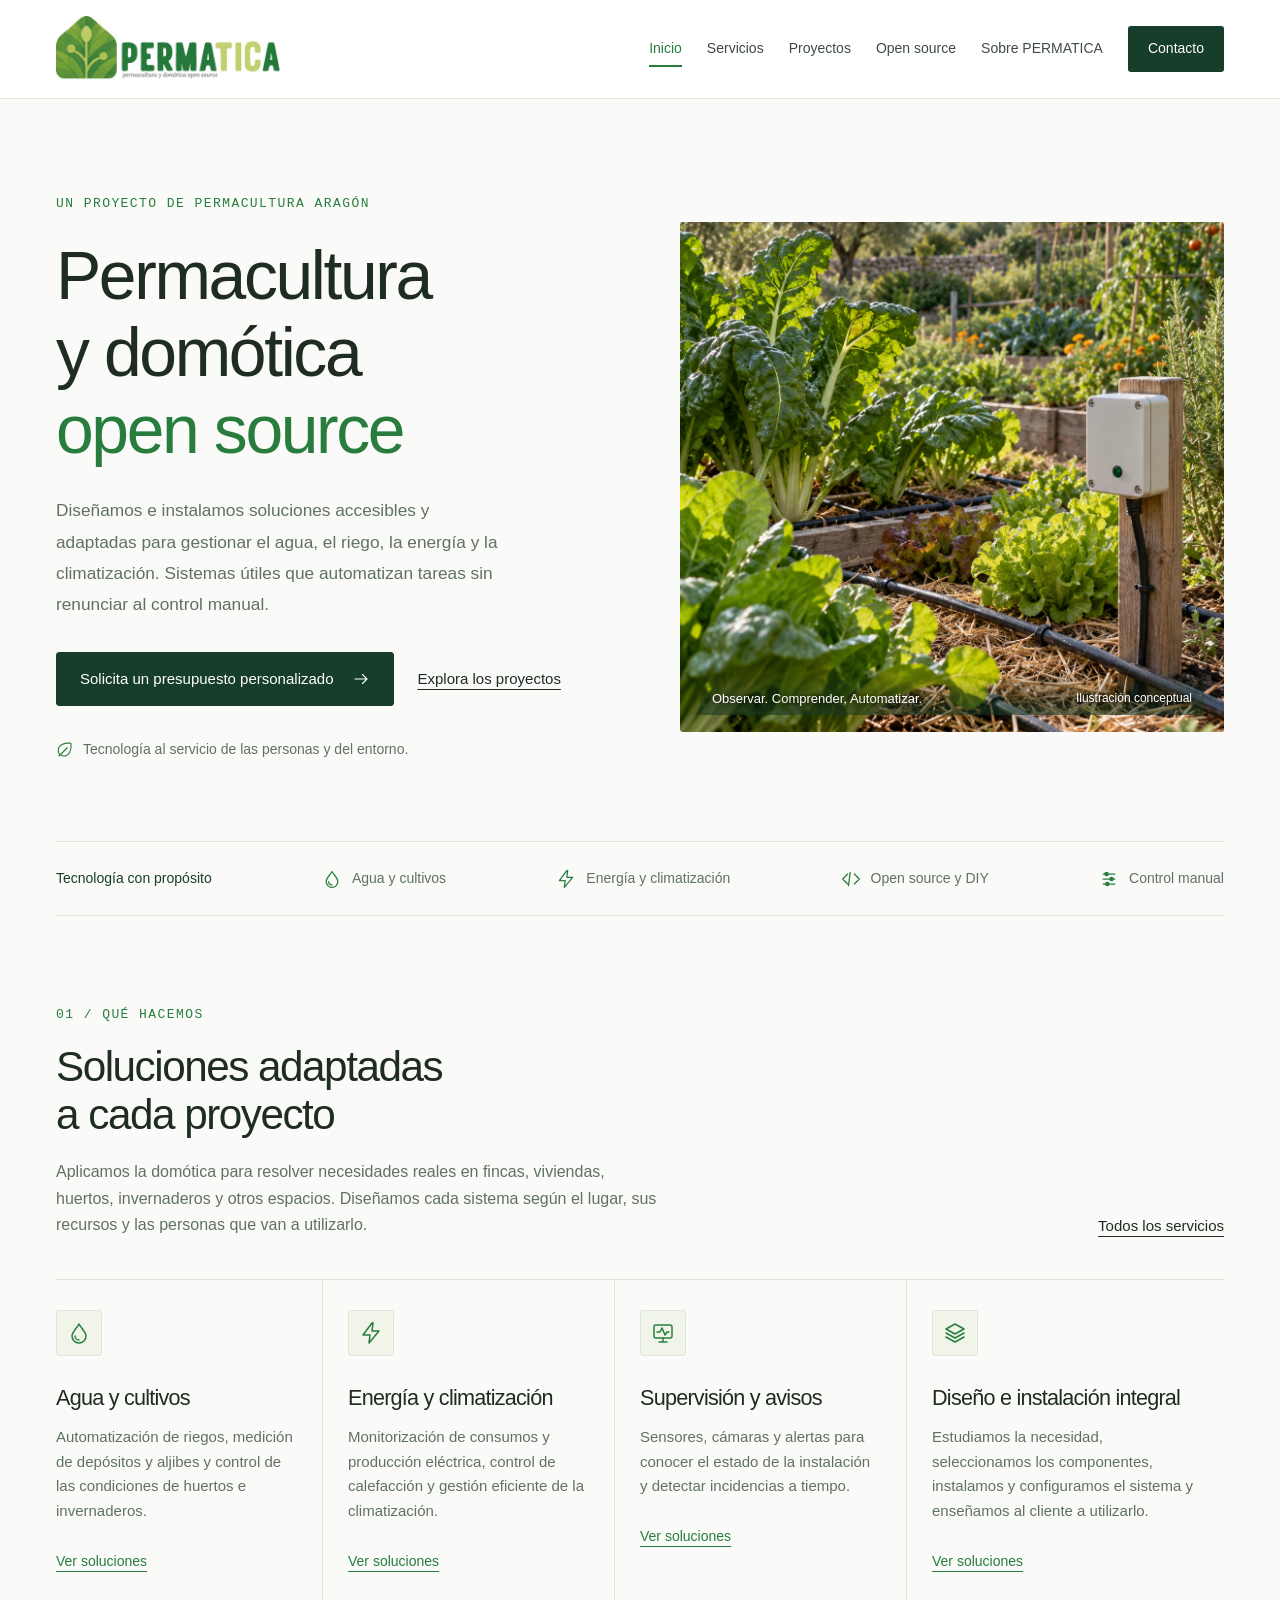
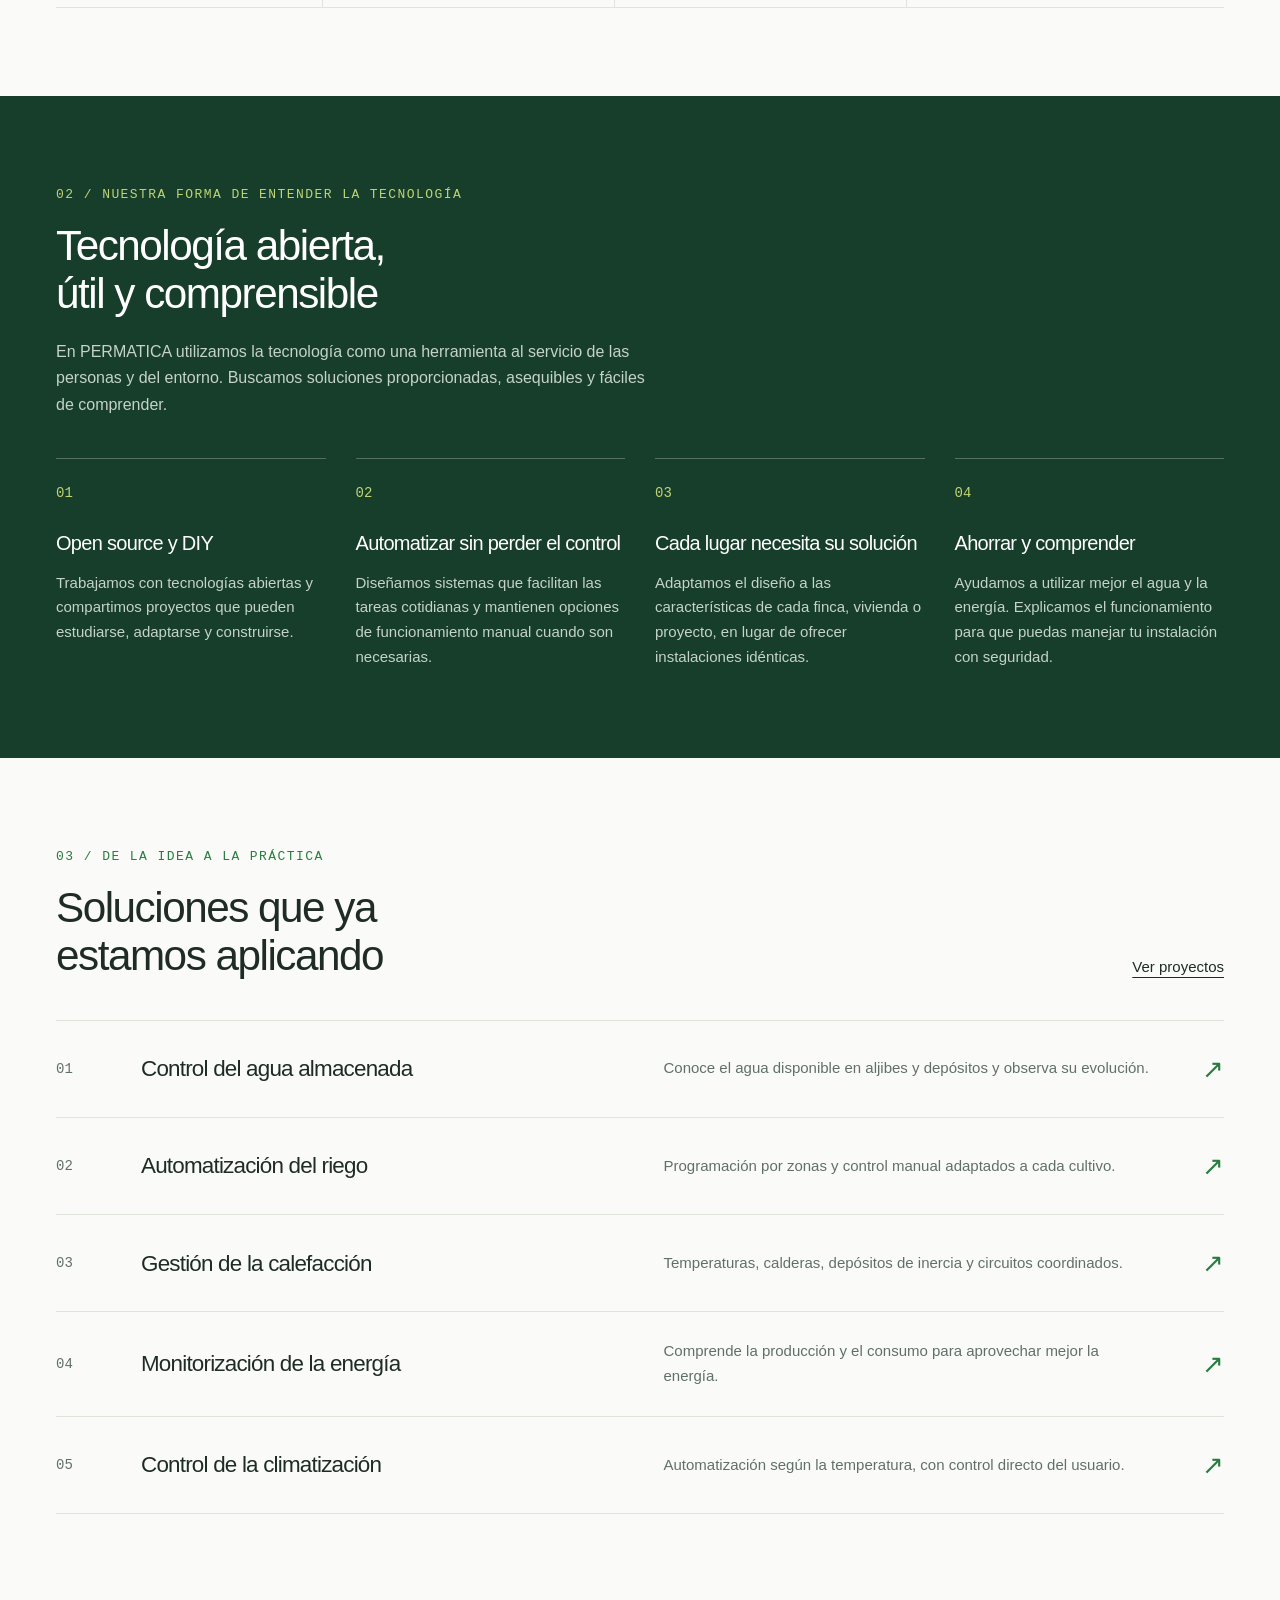
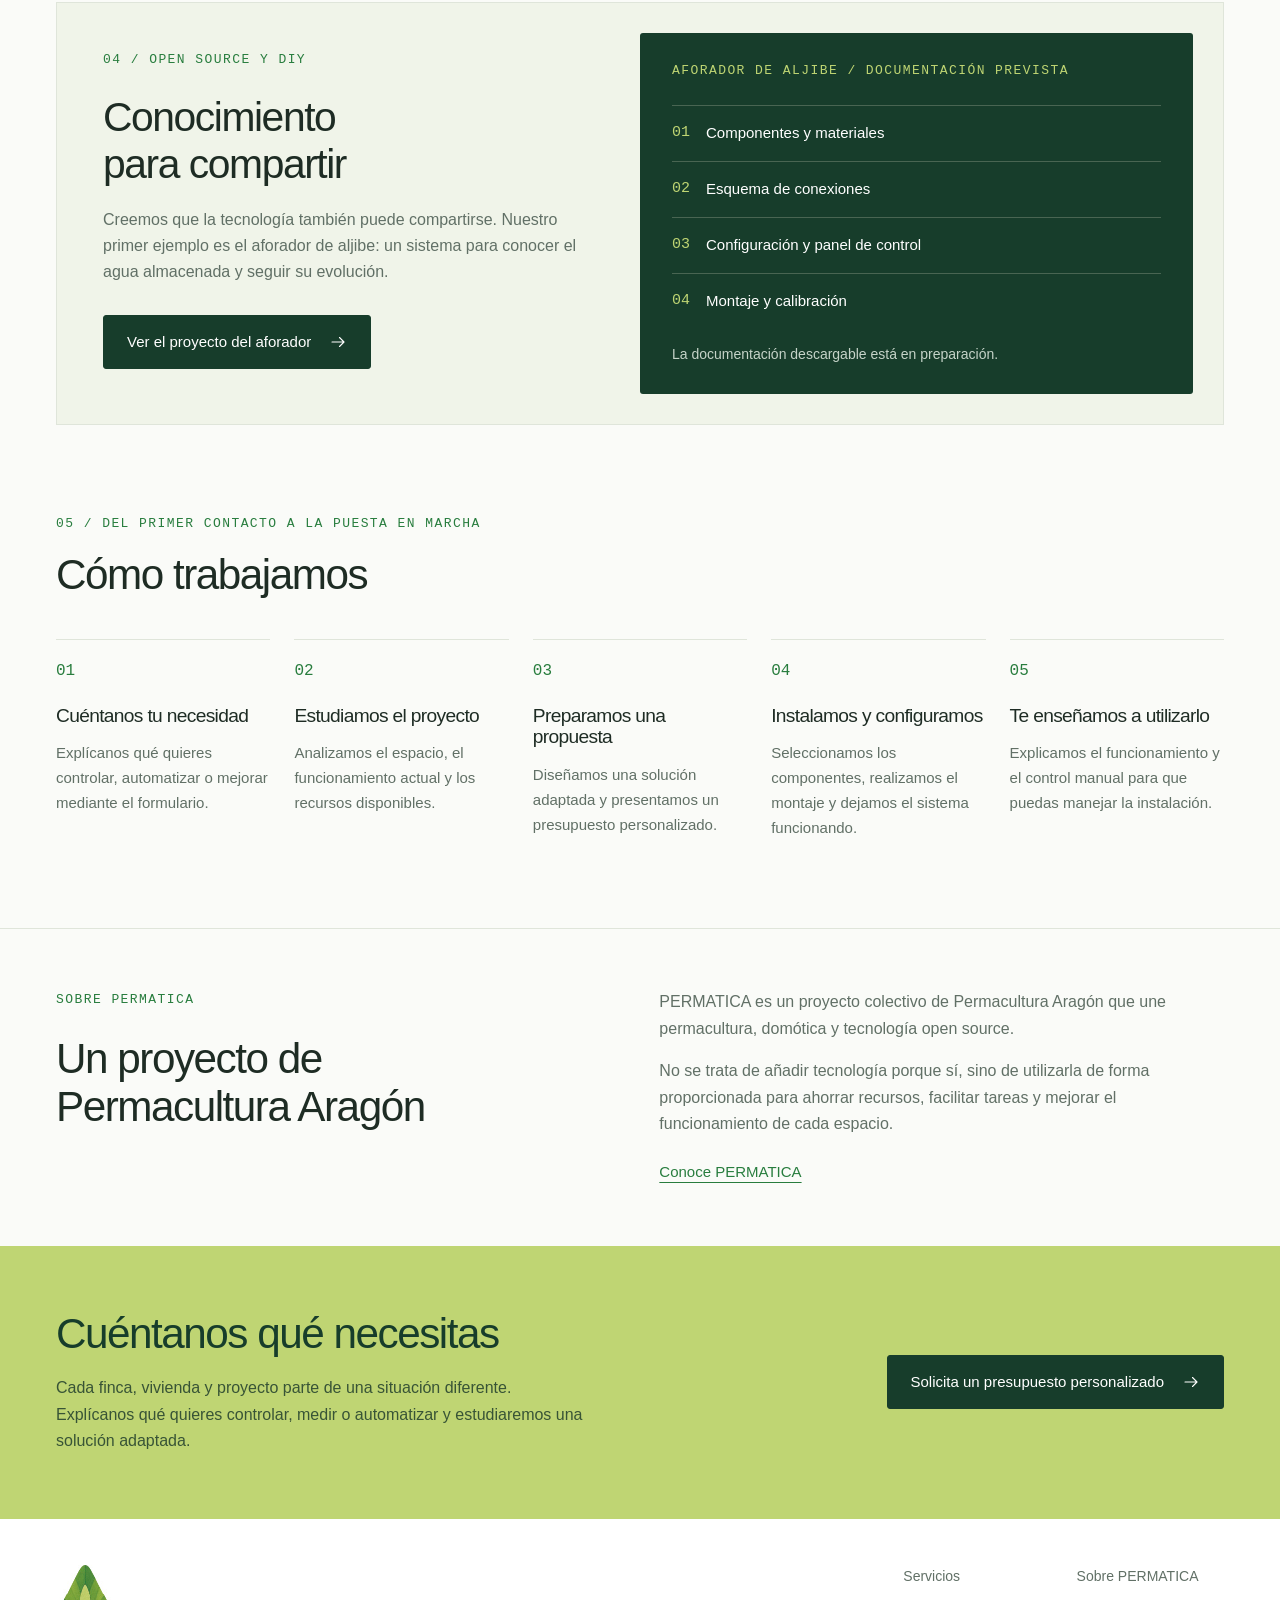
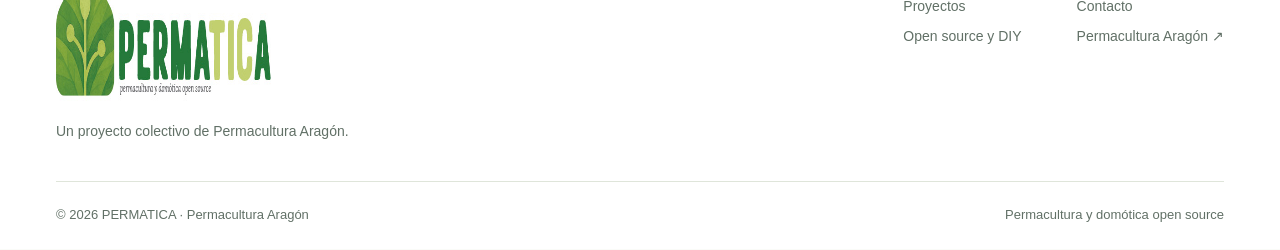
==== index.html @ 625180a3 "Add files via upload" ====
<!doctype html>
<html lang="es">
  <head>
    <meta charset="utf-8">
    <meta name="viewport" content="width=device-width,initial-scale=1">
    <meta name="color-scheme" content="light">
    <meta name="theme-color" content="#173d2b">
    <title>PERMATICA · Permacultura y domótica open source</title>
    <meta name="description" content="Diseñamos e instalamos soluciones de domótica para agua, riego, energía y climatización. Un proyecto colectivo de Permacultura Aragón.">
    <link rel="stylesheet" href="assets/site.css">
    <script src="assets/site.js" defer></script>
  </head>
  <body>
    <a class="skip" href="#contenido">Saltar al contenido</a>
    <header class="site-header">
      <div class="container header-inner">
        <a class="brand" href="index.html" aria-label="PERMATICA — Inicio"><img src="assets/logo-permatica.jpg" width="472" height="138" alt="PERMATICA. Permacultura y domótica open source"></a><button class="menu-toggle" type="button" aria-expanded="false" aria-controls="main-nav">Menú</button>
        <nav id="main-nav" class="main-nav" aria-label="Navegación principal">
          <a href="index.html" aria-current="page">Inicio</a><a href="servicios.html">Servicios</a><a href="proyectos.html">Proyectos</a><a href="open-source.html">Open source</a><a href="sobre-permatica.html">Sobre PERMATICA</a><a href="contacto.html" class="nav-contact">Contacto</a>
        </nav>
      </div>
    </header>
    <noscript>
      <div class="noscript">
        Navegación: <a href="index.html">Inicio</a> · <a href="servicios.html">Servicios</a> · <a href="proyectos.html">Proyectos</a> · <a href="open-source.html">Open source</a> · <a href="sobre-permatica.html">Sobre PERMATICA</a> · <a href="contacto.html">Contacto</a>
      </div>
    </noscript>
    <main id="contenido">
      <section class="hero">
        <div class="container">
          <div class="hero-grid">
            <div class="hero-copy">
              <span class="eyebrow">Un proyecto de Permacultura Aragón</span>
              <h1>
                Permacultura<br>y domótica<br><span>open source</span>
              </h1>
              <p class="lead">
                Diseñamos e instalamos soluciones accesibles y adaptadas para gestionar el agua, el riego, la energía y la climatización. Sistemas útiles que automatizan tareas sin renunciar al control manual.
              </p>
              <div class="hero-actions">
                <a class="button " href="contacto.html">Solicita un presupuesto personalizado<svg viewBox="0 0 24 24" fill="none" stroke="currentColor" stroke-width="1.5" stroke-linecap="round" stroke-linejoin="round" aria-hidden="true"><path d="M4 12h16m-6-6 6 6-6 6"/></svg></a><a class="text-link" href="proyectos.html">Explora los proyectos</a>
              </div>
              <p class="hero-foot">
                <svg viewBox="0 0 24 24" fill="none" stroke="currentColor" stroke-width="1.5" stroke-linecap="round" stroke-linejoin="round" aria-hidden="true"><path d="M20 3c-9-1-17 2-17 10a7 7 0 0 0 7 7c8 0 11-8 10-17ZM4 20 15 9"/></svg>Tecnología al servicio de las personas y del entorno.
              </p>
            </div>
            <figure class="hero-visual">
              <img src="assets/huerto-ilustracion.png" width="1024" height="1024" alt="Ilustración conceptual de un huerto con riego por goteo y sensores, entre vegetación y tecnología." fetchpriority="high">
              <figcaption class="photo-caption">
                <span>Observar. Comprender. Automatizar.</span><small>Ilustración conceptual</small>
              </figcaption>
            </figure>
          </div>
          <div class="topic-band">
            <span><b>Tecnología con propósito</b></span><span><svg viewBox="0 0 24 24" fill="none" stroke="currentColor" stroke-width="1.5" stroke-linecap="round" stroke-linejoin="round" aria-hidden="true"><path d="M12 3c-2 4-7 8-7 12a7 7 0 0 0 14 0c0-4-5-8-7-12Z"/><path d="M8 15a4 4 0 0 0 4 4"/></svg>Agua y cultivos</span><span><svg viewBox="0 0 24 24" fill="none" stroke="currentColor" stroke-width="1.5" stroke-linecap="round" stroke-linejoin="round" aria-hidden="true"><path d="m13 2-9 12h7l-1 8 10-12h-7l1-8Z"/></svg>Energía y climatización</span><span><svg viewBox="0 0 24 24" fill="none" stroke="currentColor" stroke-width="1.5" stroke-linecap="round" stroke-linejoin="round" aria-hidden="true"><path d="m8 6-6 6 6 6m8-12 6 6-6 6m-7 2 2-16"/></svg>Open source y DIY</span><span><svg viewBox="0 0 24 24" fill="none" stroke="currentColor" stroke-width="1.5" stroke-linecap="round" stroke-linejoin="round" aria-hidden="true"><path d="M5 6h14M5 12h14M5 18h14"/><circle cx="9" cy="6" r="2" fill="currentColor"/><circle cx="15" cy="12" r="2" fill="currentColor"/><circle cx="10" cy="18" r="2" fill="currentColor"/></svg>Control manual</span>
          </div>
        </div>
      </section>
      <section class="section">
        <div class="container">
          <div class="section-head">
            <div>
              <span class="eyebrow">01 / Qué hacemos</span>
              <h2>
                Soluciones adaptadas<br>a cada proyecto
              </h2>
              <p>
                Aplicamos la domótica para resolver necesidades reales en fincas, viviendas, huertos, invernaderos y otros espacios. Diseñamos cada sistema según el lugar, sus recursos y las personas que van a utilizarlo.
              </p>
            </div>
            <a class="text-link" href="servicios.html">Todos los servicios</a>
          </div>
          <div class="services-grid">
            <article class="service-card">
              <div class="service-icon">
                <svg viewBox="0 0 24 24" fill="none" stroke="currentColor" stroke-width="1.5" stroke-linecap="round" stroke-linejoin="round" aria-hidden="true"><path d="M12 3c-2 4-7 8-7 12a7 7 0 0 0 14 0c0-4-5-8-7-12Z"/><path d="M8 15a4 4 0 0 0 4 4"/></svg>
              </div>
              <h3>
                Agua y cultivos
              </h3>
              <p>
                Automatización de riegos, medición de depósitos y aljibes y control de las condiciones de huertos e invernaderos.
              </p>
              <a href="servicios.html#agua">Ver soluciones</a>
            </article>
            <article class="service-card">
              <div class="service-icon">
                <svg viewBox="0 0 24 24" fill="none" stroke="currentColor" stroke-width="1.5" stroke-linecap="round" stroke-linejoin="round" aria-hidden="true"><path d="m13 2-9 12h7l-1 8 10-12h-7l1-8Z"/></svg>
              </div>
              <h3>
                Energía y climatización
              </h3>
              <p>
                Monitorización de consumos y producción eléctrica, control de calefacción y gestión eficiente de la climatización.
              </p>
              <a href="servicios.html#energia">Ver soluciones</a>
            </article>
            <article class="service-card">
              <div class="service-icon">
                <svg viewBox="0 0 24 24" fill="none" stroke="currentColor" stroke-width="1.5" stroke-linecap="round" stroke-linejoin="round" aria-hidden="true"><rect x="3" y="4" width="18" height="13" rx="2"/><path d="M8 21h8M12 17v4M6 11h3l2-4 3 7 2-3h2"/></svg>
              </div>
              <h3>
                Supervisión y avisos
              </h3>
              <p>
                Sensores, cámaras y alertas para conocer el estado de la instalación y detectar incidencias a tiempo.
              </p>
              <a href="servicios.html#supervision">Ver soluciones</a>
            </article>
            <article class="service-card">
              <div class="service-icon">
                <svg viewBox="0 0 24 24" fill="none" stroke="currentColor" stroke-width="1.5" stroke-linecap="round" stroke-linejoin="round" aria-hidden="true"><path d="m12 3 9 5-9 5-9-5 9-5Zm-9 9 9 5 9-5M3 16l9 5 9-5"/></svg>
              </div>
              <h3>
                Diseño e instalación integral
              </h3>
              <p>
                Estudiamos la necesidad, seleccionamos los componentes, instalamos y configuramos el sistema y enseñamos al cliente a utilizarlo.
              </p>
              <a href="servicios.html#diseno">Ver soluciones</a>
            </article>
          </div>
        </div>
      </section>
      <section class="section dark-section">
        <div class="container">
          <div class="section-head">
            <div>
              <span class="eyebrow light">02 / Nuestra forma de entender la tecnología</span>
              <h2>
                Tecnología abierta,<br>útil y comprensible
              </h2>
              <p>
                En PERMATICA utilizamos la tecnología como una herramienta al servicio de las personas y del entorno. Buscamos soluciones proporcionadas, asequibles y fáciles de comprender.
              </p>
            </div>
          </div>
          <div class="principles">
            <article class="principle">
              <div class="num">
                01
              </div>
              <h3>
                Open source y DIY
              </h3>
              <p>
                Trabajamos con tecnologías abiertas y compartimos proyectos que pueden estudiarse, adaptarse y construirse.
              </p>
            </article>
            <article class="principle">
              <div class="num">
                02
              </div>
              <h3>
                Automatizar sin perder el control
              </h3>
              <p>
                Diseñamos sistemas que facilitan las tareas cotidianas y mantienen opciones de funcionamiento manual cuando son necesarias.
              </p>
            </article>
            <article class="principle">
              <div class="num">
                03
              </div>
              <h3>
                Cada lugar necesita su solución
              </h3>
              <p>
                Adaptamos el diseño a las características de cada finca, vivienda o proyecto, en lugar de ofrecer instalaciones idénticas.
              </p>
            </article>
            <article class="principle">
              <div class="num">
                04
              </div>
              <h3>
                Ahorrar y comprender
              </h3>
              <p>
                Ayudamos a utilizar mejor el agua y la energía. Explicamos el funcionamiento para que puedas manejar tu instalación con seguridad.
              </p>
            </article>
          </div>
        </div>
      </section>
      <section class="section">
        <div class="container">
          <div class="section-head">
            <div>
              <span class="eyebrow">03 / De la idea a la práctica</span>
              <h2>
                Soluciones que ya<br>estamos aplicando
              </h2>
            </div>
            <a class="text-link" href="proyectos.html">Ver proyectos</a>
          </div>
          <div class="project-list">
            <a class="project-row" href="proyectos.html#aforador"><span class="num">01</span>
            <h3>
              Control del agua almacenada
            </h3>
            <p>
              Conoce el agua disponible en aljibes y depósitos y observa su evolución.
            </p>
            <span class="row-arrow" aria-hidden="true">↗</span></a><a class="project-row" href="proyectos.html#riego"><span class="num">02</span>
            <h3>
              Automatización del riego
            </h3>
            <p>
              Programación por zonas y control manual adaptados a cada cultivo.
            </p>
            <span class="row-arrow" aria-hidden="true">↗</span></a><a class="project-row" href="proyectos.html#calefaccion"><span class="num">03</span>
            <h3>
              Gestión de la calefacción
            </h3>
            <p>
              Temperaturas, calderas, depósitos de inercia y circuitos coordinados.
            </p>
            <span class="row-arrow" aria-hidden="true">↗</span></a><a class="project-row" href="proyectos.html#energia"><span class="num">04</span>
            <h3>
              Monitorización de la energía
            </h3>
            <p>
              Comprende la producción y el consumo para aprovechar mejor la energía.
            </p>
            <span class="row-arrow" aria-hidden="true">↗</span></a><a class="project-row" href="proyectos.html#climatizacion"><span class="num">05</span>
            <h3>
              Control de la climatización
            </h3>
            <p>
              Automatización según la temperatura, con control directo del usuario.
            </p>
            <span class="row-arrow" aria-hidden="true">↗</span></a>
          </div>
        </div>
      </section>
      <section class="section" style="padding-top:0">
        <div class="container">
          <div class="open-panel">
            <div class="open-copy">
              <span class="eyebrow">04 / Open source y DIY</span>
              <h2>
                Conocimiento<br>para compartir
              </h2>
              <p>
                Creemos que la tecnología también puede compartirse. Nuestro primer ejemplo es el aforador de aljibe: un sistema para conocer el agua almacenada y seguir su evolución.
              </p>
              <a class="button " href="open-source.html">Ver el proyecto del aforador<svg viewBox="0 0 24 24" fill="none" stroke="currentColor" stroke-width="1.5" stroke-linecap="round" stroke-linejoin="round" aria-hidden="true"><path d="M4 12h16m-6-6 6 6-6 6"/></svg></a>
            </div>
            <div class="open-index">
              <span class="eyebrow light">Aforador de aljibe / Documentación prevista</span>
              <ul>
                <li>
                  <span>01</span>Componentes y materiales
                </li>
                <li>
                  <span>02</span>Esquema de conexiones
                </li>
                <li>
                  <span>03</span>Configuración y panel de control
                </li>
                <li>
                  <span>04</span>Montaje y calibración
                </li>
              </ul>
              <p class="status-note">
                La documentación descargable está en preparación.
              </p>
            </div>
          </div>
        </div>
      </section>
      <section class="section" style="padding-top:0">
        <div class="container">
          <div class="section-head">
            <div>
              <span class="eyebrow">05 / Del primer contacto a la puesta en marcha</span>
              <h2>
                Cómo trabajamos
              </h2>
            </div>
          </div>
          <div class="process">
            <article class="process-step">
              <span class="num">01</span>
              <h3>
                Cuéntanos tu necesidad
              </h3>
              <p>
                Explícanos qué quieres controlar, automatizar o mejorar mediante el formulario.
              </p>
            </article>
            <article class="process-step">
              <span class="num">02</span>
              <h3>
                Estudiamos el proyecto
              </h3>
              <p>
                Analizamos el espacio, el funcionamiento actual y los recursos disponibles.
              </p>
            </article>
            <article class="process-step">
              <span class="num">03</span>
              <h3>
                Preparamos una propuesta
              </h3>
              <p>
                Diseñamos una solución adaptada y presentamos un presupuesto personalizado.
              </p>
            </article>
            <article class="process-step">
              <span class="num">04</span>
              <h3>
                Instalamos y configuramos
              </h3>
              <p>
                Seleccionamos los componentes, realizamos el montaje y dejamos el sistema funcionando.
              </p>
            </article>
            <article class="process-step">
              <span class="num">05</span>
              <h3>
                Te enseñamos a utilizarlo
              </h3>
              <p>
                Explicamos el funcionamiento y el control manual para que puedas manejar la instalación.
              </p>
            </article>
          </div>
        </div>
      </section>
      <section class="about-strip">
        <div class="container">
          <div>
            <span class="eyebrow">Sobre PERMATICA</span>
            <h2>
              Un proyecto de<br>Permacultura Aragón
            </h2>
          </div>
          <div>
            <p>
              PERMATICA es un proyecto colectivo de Permacultura Aragón que une permacultura, domótica y tecnología open source.
            </p>
            <p>
              No se trata de añadir tecnología porque sí, sino de utilizarla de forma proporcionada para ahorrar recursos, facilitar tareas y mejorar el funcionamiento de cada espacio.
            </p>
            <a class="text-link" href="sobre-permatica.html">Conoce PERMATICA</a>
          </div>
        </div>
      </section>
      <section class="cta">
        <div class="container">
          <div>
            <h2>
              Cuéntanos qué necesitas
            </h2>
            <p>
              Cada finca, vivienda y proyecto parte de una situación diferente. Explícanos qué quieres controlar, medir o automatizar y estudiaremos una solución adaptada.
            </p>
          </div>
          <a class="button " href="contacto.html">Solicita un presupuesto personalizado<svg viewBox="0 0 24 24" fill="none" stroke="currentColor" stroke-width="1.5" stroke-linecap="round" stroke-linejoin="round" aria-hidden="true"><path d="M4 12h16m-6-6 6 6-6 6"/></svg></a>
        </div>
      </section>
    </main>
    <footer class="site-footer">
      <div class="container">
        <div class="footer-top">
          <div class="footer-brand">
            <a href="index.html"><img src="assets/logo-permatica.jpg" width="472" height="138" alt="PERMATICA" loading="lazy"></a>
            <p>
              Un proyecto colectivo de Permacultura Aragón.
            </p>
          </div>
          <div class="footer-links">
            <div>
              <a href="servicios.html">Servicios</a><a href="proyectos.html">Proyectos</a><a href="open-source.html">Open source y DIY</a>
            </div>
            <div>
              <a href="sobre-permatica.html">Sobre PERMATICA</a><a href="contacto.html">Contacto</a><a href="https://permaculturaaragon.org/" target="_blank" rel="noopener noreferrer">Permacultura Aragón ↗</a>
            </div>
          </div>
        </div>
        <div class="footer-bottom">
          <span>© 2026 PERMATICA · Permacultura Aragón</span><span>Permacultura y domótica open source</span>
        </div>
      </div>
    </footer>
  </body>
</html>
---- assets/site.css ----
@charset "UTF-8";
:root{
  --forest:#173d2b;
  --green:#287d3e;
  --lime:#bfd573;
  --ink:#1e2c24;
  --muted:#617066;
  --paper:#fafbf8;
  --line:#dfe5da;
  --soft:#f0f4e9;
  --white:#fff;
  --page:1240px;
  --radius:3px
}
*{
  box-sizing:border-box
}
html{
  scroll-behavior:smooth;
  scroll-padding-top:110px
}
body{
  margin:0;
  background:var(--paper);
  color:var(--ink);
  font-family:Arial,Helvetica,sans-serif;
  font-size:1rem;
  line-height:1.65;
  -webkit-font-smoothing:antialiased
}
a{
  color:inherit;
  text-underline-offset:5px
}
button,input,select,textarea{
  font:inherit
}
button,a,input,select,textarea{
  touch-action:manipulation
}
button,a{
  -webkit-tap-highlight-color:transparent
}
img{
  max-width:100%;
  display:block
}
svg{
  display:block
}
h1,h2,h3,p,figure{
  margin:0
}
h1,h2,h3{
  font-weight:500;
  letter-spacing:-.035em;
  line-height:1.13
}
h1{
  font-size:clamp(2.8rem,5.3vw,5rem)
}
h2{
  font-size:clamp(2rem,3.3vw,3.15rem)
}
h3{
  font-size:1.5rem
}
p{
  max-width:68ch
}
p+p{
  margin-top:1rem
}
::selection{
  background:var(--lime);
  color:var(--forest)
}
:focus-visible{
  outline:3px solid var(--green);
  outline-offset:5px
}
.container{
  max-width:var(--page);
  margin:auto;
  padding:0 36px
}
.skip{
  position:fixed;
  top:-80px;
  left:16px;
  background:white;
  padding:12px 20px;
  z-index:100
}
.skip:focus{
  top:12px
}
.site-header{
  position:sticky;
  top:0;
  z-index:30;
  background:#fff;
  border-bottom:1px solid var(--line)
}
.header-inner{
  min-height:98px;
  display:flex;
  align-items:center;
  justify-content:space-between;
  gap:28px
}
.brand{
  display:block;
  flex-shrink:0
}
.brand img{
  width:224px;
  height:auto
}
.main-nav{
  display:flex;
  align-items:center;
  gap:25px
}
.main-nav a{
  font-size:.875rem;
  text-decoration:none;
  white-space:nowrap;
  position:relative;
  padding:12px 0;
  color:#3f4c43
}
.main-nav a:hover,.main-nav a[aria-current=page]{
  color:var(--green)
}
.main-nav a[aria-current=page]:after{
  content:"";
  position:absolute;
  bottom:6px;
  left:0;
  right:0;
  height:2px;
  background:var(--green)
}
.main-nav .nav-contact{
  padding:11px 20px;
  color:var(--white);
  background:var(--forest);
  border-radius:var(--radius)
}
.main-nav .nav-contact:hover{
  background:var(--green);
  color:white
}
.main-nav .nav-contact[aria-current=page]{
  color:white
}
.main-nav .nav-contact:after{
  display:none
}
.menu-toggle{
  display:none;
  border:1px solid var(--line);
  background:white;
  padding:9px 15px;
  cursor:pointer;
  color:var(--forest)
}
.eyebrow{
  font-family:ui-monospace,SFMono-Regular,Consolas,monospace;
  font-size:.8125rem;
  letter-spacing:.11em;
  text-transform:uppercase;
  color:var(--green);
  display:block;
  margin-bottom:24px
}
.eyebrow.light{
  color:var(--lime)
}
.hero{
  padding:66px 0 0
}
.hero-grid{
  display:grid;
  grid-template-columns:1.04fr 1fr;
  gap:58px;
  align-items:center
}
.hero-copy{
  padding:28px 0
}
.hero h1{
  margin-bottom:27px
}
.hero h1 span{
  color:var(--green)
}
.hero .lead{
  font-size:1.08rem;
  color:var(--muted);
  max-width:47ch;
  line-height:1.8
}
.hero-actions{
  display:flex;
  align-items:center;
  flex-wrap:wrap;
  gap:24px;
  margin:32px 0
}
.button{
  display:inline-flex;
  align-items:center;
  justify-content:center;
  gap:18px;
  background:var(--forest);
  color:white;
  border:1px solid var(--forest);
  padding:15px 23px;
  font-size:.9375rem;
  text-decoration:none;
  border-radius:var(--radius);
  cursor:pointer;
  line-height:1.5;
  font-weight:500;
  transition:background .2s,transform .2s
}
.button:hover{
  background:var(--green);
  border-color:var(--green);
  transform:translateY(-1px)
}
.button svg{
  width:18px;
  height:18px
}
.button.pale{
  background:var(--lime);
  color:var(--forest);
  border-color:var(--lime)
}
.button.pale:hover{
  background:#d0e28f
}
.button.outline{
  background:transparent;
  color:var(--forest);
  border-color:#a9b5a9
}
.button:disabled{
  cursor:not-allowed;
  background:#dbe1d7;
  color:#58675b;
  border-color:#dbe1d7;
  transform:none
}
.text-link{
  font-size:.9375rem;
  font-weight:500
}
.hero-foot{
  font-size:.875rem;
  color:var(--muted);
  display:flex;
  align-items:center;
  gap:9px
}
.hero-foot svg{
  width:18px;
  height:18px;
  color:var(--green)
}
.hero-visual{
  position:relative;
  min-height:490px;
  border-radius:var(--radius);
  overflow:hidden;
  background:var(--forest)
}
.hero-visual>img{
  width:100%;
  height:510px;
  object-fit:cover
}
.photo-caption{
  position:absolute;
  bottom:17px;
  left:20px;
  right:20px;
  display:flex;
  justify-content:space-between;
  gap:10px;
  align-items:center;
  color:white;
  font-size:.8125rem;
  text-shadow:0 1px 6px #000;
  background:linear-gradient(transparent,#18382599);
  padding:16px 12px 6px
}
.photo-caption small{
  font-size:.75rem
}
.topic-band{
  display:flex;
  align-items:center;
  justify-content:space-between;
  gap:30px;
  padding:25px 0;
  margin-top:52px;
  border-top:1px solid var(--line);
  border-bottom:1px solid var(--line);
  font-size:.875rem;
  color:var(--muted)
}
.topic-band b{
  color:var(--forest);
  font-weight:500
}
.topic-band span{
  display:flex;
  align-items:center;
  gap:10px
}
.topic-band svg{
  width:20px;
  height:20px;
  color:var(--green)
}
.section{
  padding:88px 0
}
.section-head{
  display:flex;
  align-items:flex-end;
  justify-content:space-between;
  gap:45px;
  margin-bottom:40px
}
.section-head>div{
  max-width:660px
}
.section-head .eyebrow{
  margin-bottom:17px
}
.section-head p{
  margin-top:21px;
  color:var(--muted)
}
.services-grid{
  display:grid;
  grid-template-columns:repeat(4,1fr);
  border-top:1px solid var(--line);
  border-bottom:1px solid var(--line)
}
.service-card{
  padding:30px 26px 34px 0;
  border-right:1px solid var(--line);
  margin-right:25px;
  display:flex;
  flex-direction:column;
  align-items:flex-start
}
.service-card:last-child{
  margin:0;
  border:0
}
.service-icon{
  width:46px;
  height:46px;
  display:grid;
  place-items:center;
  background:var(--soft);
  color:var(--green);
  margin-bottom:30px;
  border:1px solid var(--line);
  border-radius:var(--radius)
}
.service-icon svg{
  width:24px;
  height:24px
}
.service-card h3{
  font-size:1.35rem;
  margin-bottom:15px
}
.service-card p{
  color:var(--muted);
  font-size:.9375rem
}
.service-card a{
  margin-top:26px;
  color:var(--green);
  font-size:.875rem
}
.dark-section{
  background:var(--forest);
  color:#fff
}
.dark-section .section-head p{
  color:#c5d3c8
}
.principles{
  display:grid;
  grid-template-columns:repeat(4,1fr);
  gap:30px
}
.principle{
  border-top:1px solid #55705d;
  padding-top:23px
}
.principle .num{
  font-family:monospace;
  color:var(--lime);
  font-size:.875rem;
  margin-bottom:27px
}
.principle h3{
  font-size:1.25rem;
  margin-bottom:16px
}
.principle p{
  font-size:.9375rem;
  color:#c5d3c8
}
.project-list{
  border-top:1px solid var(--line)
}
.project-row{
  display:grid;
  grid-template-columns:55px 1fr 1fr 38px;
  gap:30px;
  align-items:center;
  padding:27px 0;
  border-bottom:1px solid var(--line);
  text-decoration:none
}
.project-row:hover h3{
  color:var(--green)
}
.project-row .num{
  font: .875rem ui-monospace,monospace;
  color:var(--muted)
}
.project-row h3{
  font-size:1.4rem
}
.project-row p{
  font-size:.9375rem;
  color:var(--muted)
}
.project-row .row-arrow{
  font-size:1.6rem;
  color:var(--green);
  text-align:right
}
.open-panel{
  background:var(--soft);
  border:1px solid var(--line);
  display:grid;
  grid-template-columns:1fr 1fr;
  overflow:hidden
}
.open-copy{
  padding:46px
}
.open-copy h2{
  font-size:2.55rem;
  margin-bottom:20px
}
.open-copy p{
  color:var(--muted);
  margin-bottom:25px
}
.open-copy .button{
  margin-top:4px
}
.open-index{
  margin:30px 30px 30px 0;
  padding:27px 32px;
  background:var(--forest);
  color:#fff;
  border-radius:var(--radius)
}
.open-index .eyebrow{
  margin-bottom:24px
}
.open-index ul{
  margin:0;
  padding:0;
  list-style:none
}
.open-index li{
  border-top:1px solid #496552;
  padding:15px 0;
  display:flex;
  gap:16px;
  font-size:.9375rem
}
.open-index li span{
  font-family:monospace;
  color:var(--lime)
}
.open-index .status-note{
  margin-top:15px;
  color:#c5d3c8;
  font-size:.875rem
}
.process{
  display:grid;
  grid-template-columns:repeat(5,1fr);
  gap:24px
}
.process-step{
  border-top:1px solid var(--line);
  padding-top:22px
}
.process-step .num{
  font:1rem ui-monospace,monospace;
  color:var(--green);
  display:block;
  margin-bottom:25px
}
.process-step h3{
  font-size:1.2rem;
  margin-bottom:15px
}
.process-step p{
  font-size:.9375rem;
  color:var(--muted)
}
.about-strip{
  border-top:1px solid var(--line);
  padding:60px 0
}
.about-strip .container{
  display:grid;
  grid-template-columns:1fr 1.1fr;
  gap:90px
}
.about-strip p{
  color:var(--muted)
}
.about-strip .text-link{
  display:inline-block;
  margin-top:23px;
  color:var(--green)
}
.cta{
  padding:64px 0;
  background:var(--lime)
}
.cta .container{
  display:flex;
  align-items:center;
  justify-content:space-between;
  gap:40px
}
.cta h2{
  color:var(--forest);
  max-width:650px
}
.cta p{
  margin-top:18px;
  color:#385436;
  max-width:60ch
}
.cta .button{
  flex-shrink:0
}
.site-footer{
  background:white;
  padding:46px 0 24px
}
.footer-top{
  display:flex;
  align-items:flex-start;
  justify-content:space-between;
  gap:40px
}
.footer-brand img{
  width:215px
}
.footer-brand p{
  font-size:.875rem;
  color:var(--muted);
  margin-top:17px
}
.footer-links{
  display:flex;
  gap:55px
}
.footer-links>div{
  display:flex;
  flex-direction:column;
  gap:7px
}
.footer-links a{
  font-size:.875rem;
  text-decoration:none;
  color:var(--muted)
}
.footer-links a:hover{
  text-decoration:underline;
  color:var(--green)
}
.footer-bottom{
  margin-top:38px;
  padding-top:22px;
  border-top:1px solid var(--line);
  display:flex;
  justify-content:space-between;
  gap:24px;
  font-size:.8125rem;
  color:var(--muted)
}
.page-intro{
  padding:66px 0 55px;
  border-bottom:1px solid var(--line)
}
.breadcrumb{
  display:flex;
  gap:12px;
  color:var(--muted);
  font-size:.8125rem;
  margin-bottom:35px
}
.breadcrumb a{
  text-decoration:none
}
.page-intro h1{
  font-size:clamp(2.8rem,5vw,4.5rem);
  max-width:850px;
  margin-bottom:25px
}
.page-intro .lead{
  font-size:1.125rem;
  color:var(--muted);
  max-width:66ch
}
.detail-section{
  display:grid;
  grid-template-columns:1fr 1.2fr;
  gap:85px;
  padding:65px 0;
  border-bottom:1px solid var(--line);
  scroll-margin-top:120px
}
.detail-section h2{
  font-size:2.25rem
}
.detail-section p{
  color:var(--muted)
}
.detail-section .service-icon{
  margin-bottom:23px
}
.detail-section .eyebrow{
  margin-bottom:17px
}
.detail-section ul,.feature-list{
  padding:0;
  margin:24px 0 0;
  list-style:none
}
.detail-section li,.feature-list li{
  position:relative;
  padding:10px 0 10px 24px;
  border-bottom:1px solid var(--line);
  font-size:1rem
}
.detail-section li:before,.feature-list li:before{
  content:"+";
  position:absolute;
  left:0;
  top:10px;
  color:var(--green);
  font-weight:500
}
.detail-section li:last-child{
  border:0
}
.detail-section .button{
  margin-top:28px
}
.tech{
  font-size:.875rem!important;
  padding-top:25px
}
.tech strong{
  color:var(--forest);
  font-weight:500
}
.tag{
  display:inline-flex;
  font-size:.8125rem;
  border:1px solid #bccaa6;
  background:var(--soft);
  color:var(--green);
  padding:5px 10px;
  margin-top:25px
}
.notice{
  border-left:3px solid var(--green);
  background:var(--soft);
  padding:20px 24px;
  margin-top:25px;
  color:#43573c;
  font-size:.9375rem
}
.notice p{
  color:inherit
}
.article-grid{
  display:grid;
  grid-template-columns:230px minmax(0,1fr);
  gap:80px;
  padding:65px 0 80px
}
.article-nav{
  position:sticky;
  top:140px;
  align-self:start;
  display:flex;
  flex-direction:column;
  gap:14px;
  border-left:1px solid var(--line);
  padding-left:22px
}
.article-nav a{
  font-size:.875rem;
  text-decoration:none;
  color:var(--muted)
}
.article-nav a:hover{
  color:var(--green)
}
.article-content section{
  margin-bottom:55px;
  scroll-margin-top:125px
}
.article-content section:last-child{
  margin-bottom:0
}
.article-content h2{
  font-size:2rem;
  margin-bottom:23px
}
.article-content p{
  color:var(--muted)
}
.article-content .feature-list{
  margin-bottom:25px
}
.component-grid{
  display:grid;
  grid-template-columns:1fr 1fr;
  gap:12px;
  margin-top:27px
}
.component{
  border:1px solid var(--line);
  padding:20px;
  background:white
}
.component strong{
  font-size:1rem;
  font-weight:500;
  display:block;
  margin-bottom:5px
}
.component p{
  font-size:.875rem
}
.contact-grid{
  display:grid;
  grid-template-columns:.8fr 1.2fr;
  gap:85px;
  padding:65px 0 80px
}
.contact-aside h2{
  font-size:2.2rem;
  margin-bottom:23px
}
.contact-aside p{
  color:var(--muted)
}
.contact-aside ol{
  padding-left:22px;
  margin:28px 0;
  color:var(--muted)
}
.contact-aside li{
  padding:8px 0
}
.contact-aside .email-link{
  color:var(--green);
  display:inline-block;
  margin:10px 0 0;
  overflow-wrap:anywhere
}
.form-shell{
  background:white;
  border:1px solid var(--line);
  padding:36px
}
.form-shell .notice{
  margin:0 0 28px
}
.form-grid{
  display:grid;
  grid-template-columns:1fr 1fr;
  gap:22px
}
.field{
  display:flex;
  flex-direction:column;
  gap:8px
}
.field.full{
  grid-column:1/-1
}
.field label{
  font-size:.9375rem
}
.field small{
  color:var(--muted);
  font-size:.8125rem
}
.field input,.field select,.field textarea{
  width:100%;
  border:1px solid #b7c3b8;
  border-radius:2px;
  padding:12px;
  background:#fff;
  color:var(--ink);
  min-width:0
}
.field input:focus,.field textarea:focus,.field select:focus{
  border-color:var(--green)
}
.field textarea{
  min-height:145px;
  resize:vertical
}
.check-line{
  display:flex;
  gap:11px;
  align-items:flex-start;
  font-size:.875rem;
  margin:25px 0
}
.check-line input{
  width:19px;
  height:19px;
  flex:0 0 auto;
  margin-top:3px;
  accent-color:var(--green)
}
.privacy-note{
  font-size:.875rem;
  color:var(--muted);
  margin-top:20px
}
.form-message{
  margin-top:18px;
  font-size:.9375rem
}
.form-shell .button{
  width:100%
}
.noscript{
  background:var(--soft);
  padding:12px 20px;
  font-size:.875rem
}
.subtle{
  color:var(--muted)
}
@media(min-width:1440px){
  .container{
    padding:0 24px
  }
  .hero{
    padding-top:78px
  }
  .hero-visual>img{
    height:540px
  }
}
@media(max-width:1100px){
  .container{
    padding:0 28px
  }
  .main-nav{
    gap:17px
  }
  .brand img{
    width:190px
  }
  .header-inner{
    gap:20px
  }
  .hero-grid{
    gap:30px
  }
  .hero-visual>img{
    height:490px
  }
  .hero-actions{
    gap:20px
  }
  .service-card{
    margin-right:16px;
    padding-right:15px
  }
  .service-card h3{
    font-size:1.25rem
  }
  .open-copy{
    padding:34px
  }
  .open-index{
    margin:22px 22px 22px 0;
    padding:24px
  }
  .contact-grid{
    gap:45px
  }
  .detail-section{
    gap:50px
  }
  .principles{
    gap:23px
  }
}
@media(max-width:900px){
  .header-inner{
    min-height:82px;
    flex-wrap:wrap;
    padding-top:12px;
    padding-bottom:12px
  }
  .brand img{
    width:205px
  }
  .menu-toggle{
    display:block
  }
  .main-nav{
    display:none;
    flex-basis:100%;
    align-items:stretch;
    gap:3px;
    padding:12px 0 5px
  }
  .main-nav.is-open{
    display:flex;
    flex-direction:column
  }
  .main-nav a{
    padding:12px 8px
  }
  .main-nav a[aria-current=page]:after{
    display:none
  }
  .main-nav .nav-contact{
    margin-top:6px;
    text-align:center
  }
  .hero-grid{
    grid-template-columns:1fr 1fr;
    gap:26px
  }
  .hero h1{
    font-size:3.2rem
  }
  .hero-visual{
    min-height:480px
  }
  .hero-visual>img{
    height:520px
  }
  .topic-band{
    flex-wrap:wrap;
    justify-content:flex-start;
    gap:16px 30px
  }
  .services-grid{
    grid-template-columns:1fr 1fr;
    border-bottom:0
  }
  .service-card{
    padding:28px 25px;
    margin-right:0;
    border-bottom:1px solid var(--line)
  }
  .service-card:nth-child(even){
    border-right:0
  }
  .service-card:last-child{
    border-bottom:1px solid var(--line)
  }
  .principles{
    grid-template-columns:1fr 1fr;
    gap:35px
  }
  .process{
    grid-template-columns:repeat(3,1fr);
    row-gap:32px
  }
  .open-panel{
    grid-template-columns:1fr
  }
  .open-index{
    margin:0 34px 34px
  }
  .project-row{
    grid-template-columns:35px 1fr 1fr 20px;
    gap:20px
  }
  .about-strip .container{
    gap:40px
  }
  .cta .container{
    align-items:flex-start;
    flex-direction:column;
    gap:26px
  }
  .article-grid{
    grid-template-columns:170px minmax(0,1fr);
    gap:40px
  }
  .contact-grid{
    grid-template-columns:1fr;
    gap:35px
  }
  .contact-aside ol{
    display:none
  }
  .footer-links{
    gap:25px
  }
}
@media(max-width:640px){
  .container{
    padding:0 21px
  }
  .header-inner{
    min-height:76px
  }
  .brand img{
    width:190px
  }
  .hero{
    padding-top:24px
  }
  .hero-grid{
    grid-template-columns:1fr;
    gap:24px
  }
  .hero-copy{
    padding:19px 0 0
  }
  .hero h1{
    font-size:clamp(2.9rem,12vw,4rem);
    margin-bottom:23px
  }
  .eyebrow{
    font-size:.75rem;
    margin-bottom:22px
  }
  .hero .lead{
    font-size:1rem
  }
  .hero-actions{
    margin:25px 0 20px
  }
  .hero-visual{
    min-height:0
  }
  .hero-visual>img{
    height:345px
  }
  .hero-foot{
    font-size:.8125rem
  }
  .photo-caption{
    left:9px;
    right:9px;
    bottom:10px;
    flex-wrap:wrap
  }
  .topic-band{
    margin-top:30px;
    padding:22px 0;
    gap:16px;
    font-size:.8125rem;
    display:grid;
    grid-template-columns:1fr 1fr
  }
  .topic-band>span:first-child{
    grid-column:1/-1
  }
  .section{
    padding:57px 0
  }
  .section-head{
    flex-direction:column;
    align-items:flex-start;
    gap:22px;
    margin-bottom:28px
  }
  .section-head p{
    font-size:1rem
  }
  .services-grid{
    grid-template-columns:1fr
  }
  .service-card,.service-card:nth-child(even){
    border-right:0;
    padding:27px 0;
    margin:0
  }
  .service-icon{
    margin-bottom:20px
  }
  .service-card h3{
    font-size:1.4rem
  }
  .service-card a{
    margin-top:19px
  }
  .principles{
    grid-template-columns:1fr;
    gap:26px
  }
  .principle .num{
    margin-bottom:17px
  }
  .principle h3{
    font-size:1.35rem
  }
  .project-row{
    grid-template-columns:30px 1fr 18px;
    gap:12px;
    padding:24px 0
  }
  .project-row p{
    grid-column:2;
    grid-row:2
  }
  .project-row h3{
    font-size:1.3rem
  }
  .project-row .row-arrow{
    grid-column:3;
    grid-row:1/3
  }
  .open-copy{
    padding:28px 23px
  }
  .open-copy h2{
    font-size:2.1rem
  }
  .open-index{
    margin:0 20px 22px;
    padding:23px
  }
  .process{
    grid-template-columns:1fr;
    gap:24px
  }
  .process-step{
    display:grid;
    grid-template-columns:36px 1fr;
    gap:10px
  }
  .process-step .num{
    grid-row:1/3;
    margin:0
  }
  .process-step p{
    grid-column:2
  }
  .process-step h3{
    margin:0
  }
  .about-strip{
    padding:48px 0
  }
  .about-strip .container{
    grid-template-columns:1fr;
    gap:23px
  }
  .cta{
    padding:45px 0
  }
  .cta h2{
    font-size:2.2rem
  }
  .cta .button{
    font-size:.875rem;
    width:100%;
    padding-left:12px;
    padding-right:12px
  }
  .site-footer{
    padding:35px 0 22px
  }
  .footer-top{
    flex-direction:column;
    gap:28px
  }
  .footer-links{
    gap:50px
  }
  .footer-bottom{
    flex-direction:column;
    gap:8px
  }
  .page-intro{
    padding:35px 0 38px
  }
  .breadcrumb{
    margin-bottom:25px
  }
  .page-intro h1{
    font-size:2.65rem
  }
  .page-intro .lead{
    font-size:1rem
  }
  .detail-section{
    grid-template-columns:1fr;
    gap:25px;
    padding:40px 0
  }
  .detail-section h2{
    font-size:2rem
  }
  .detail-section .service-icon{
    margin-bottom:18px
  }
  .article-grid{
    grid-template-columns:1fr;
    gap:30px;
    padding:35px 0 50px
  }
  .article-nav{
    position:static;
    gap:10px;
    flex-direction:row;
    flex-wrap:wrap;
    padding:0 0 23px;
    border-left:0;
    border-bottom:1px solid var(--line)
  }
  .article-nav a{
    margin-right:10px
  }
  .article-content section{
    margin-bottom:40px
  }
  .component-grid{
    grid-template-columns:1fr
  }
  .contact-grid{
    padding:40px 0 50px
  }
  .form-shell{
    padding:23px 19px
  }
  .form-grid{
    grid-template-columns:1fr
  }
  .notice{
    padding:16px 18px
  }
  .button{
    max-width:100%
  }
}
@media(prefers-reduced-motion:reduce){
  html{
    scroll-behavior:auto
  }
  *,*:before,*:after{
    transition:none!important;
    animation:none!important
  }
}
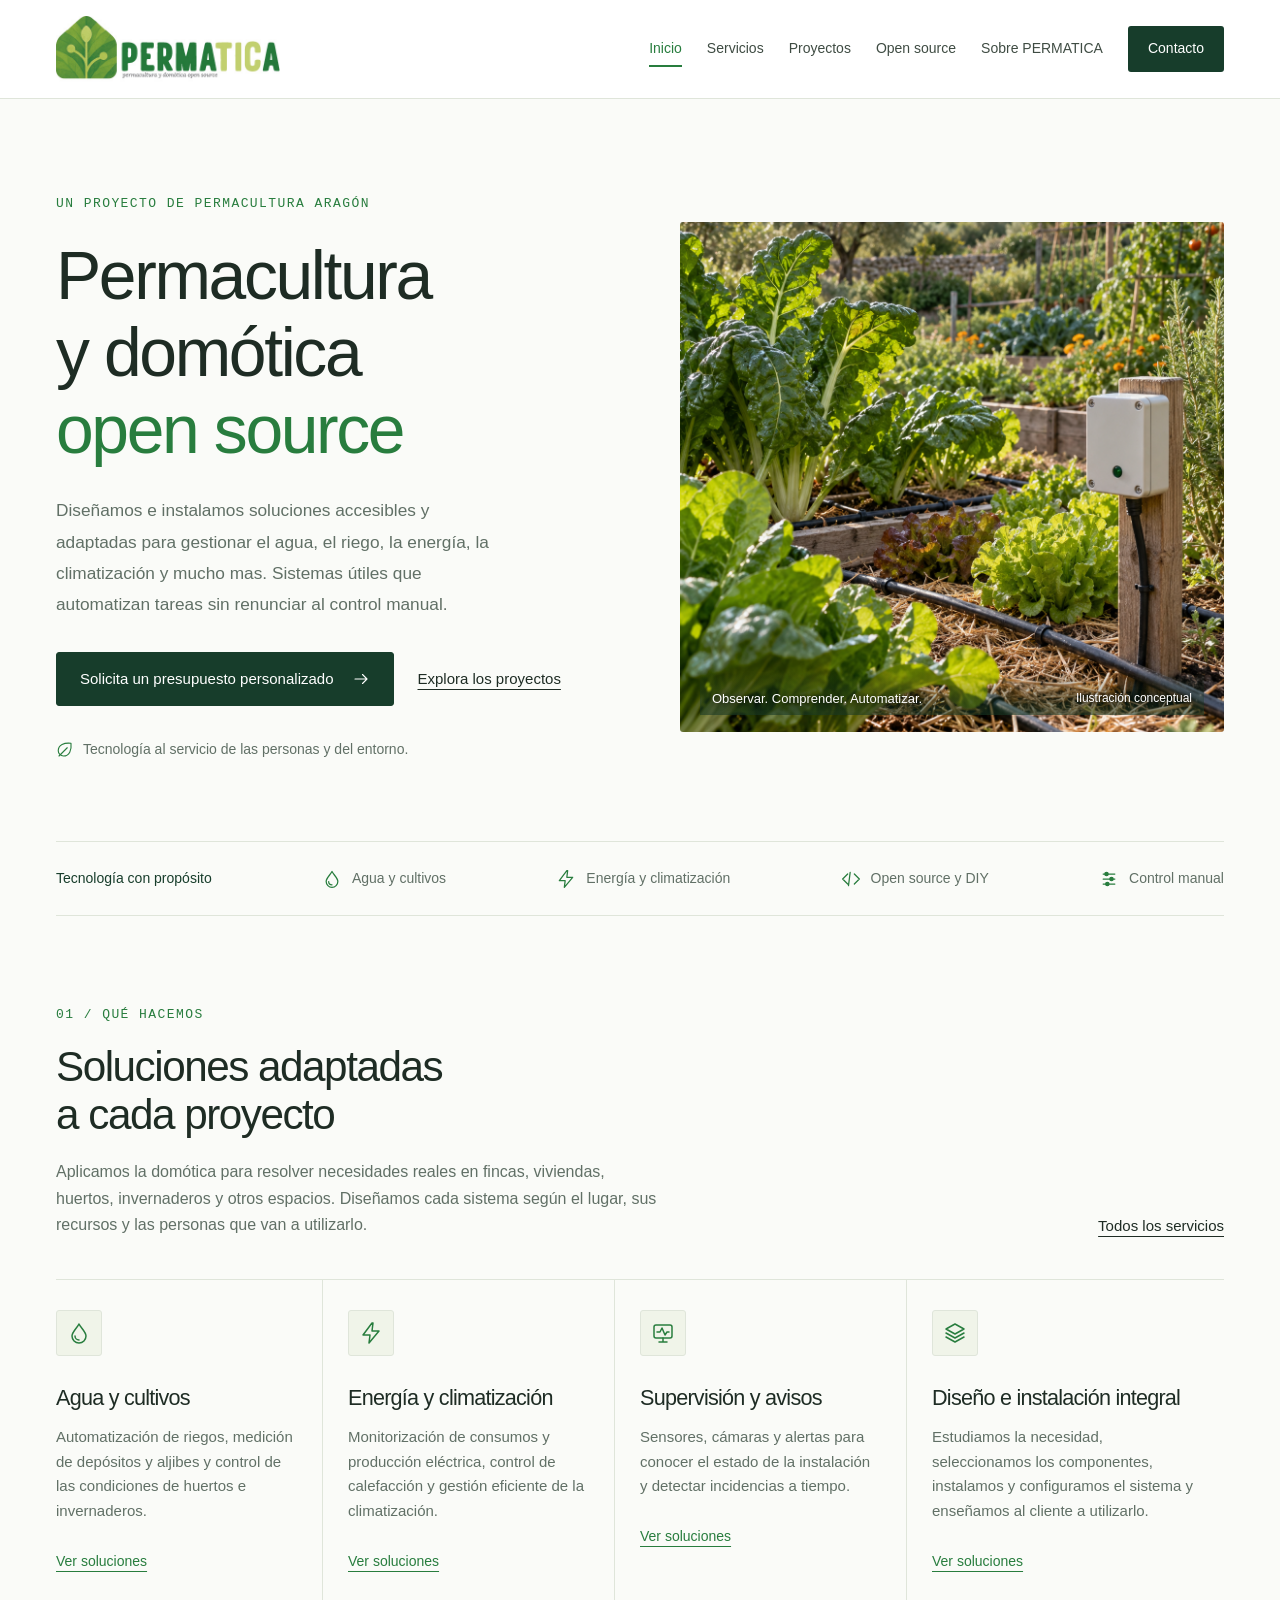
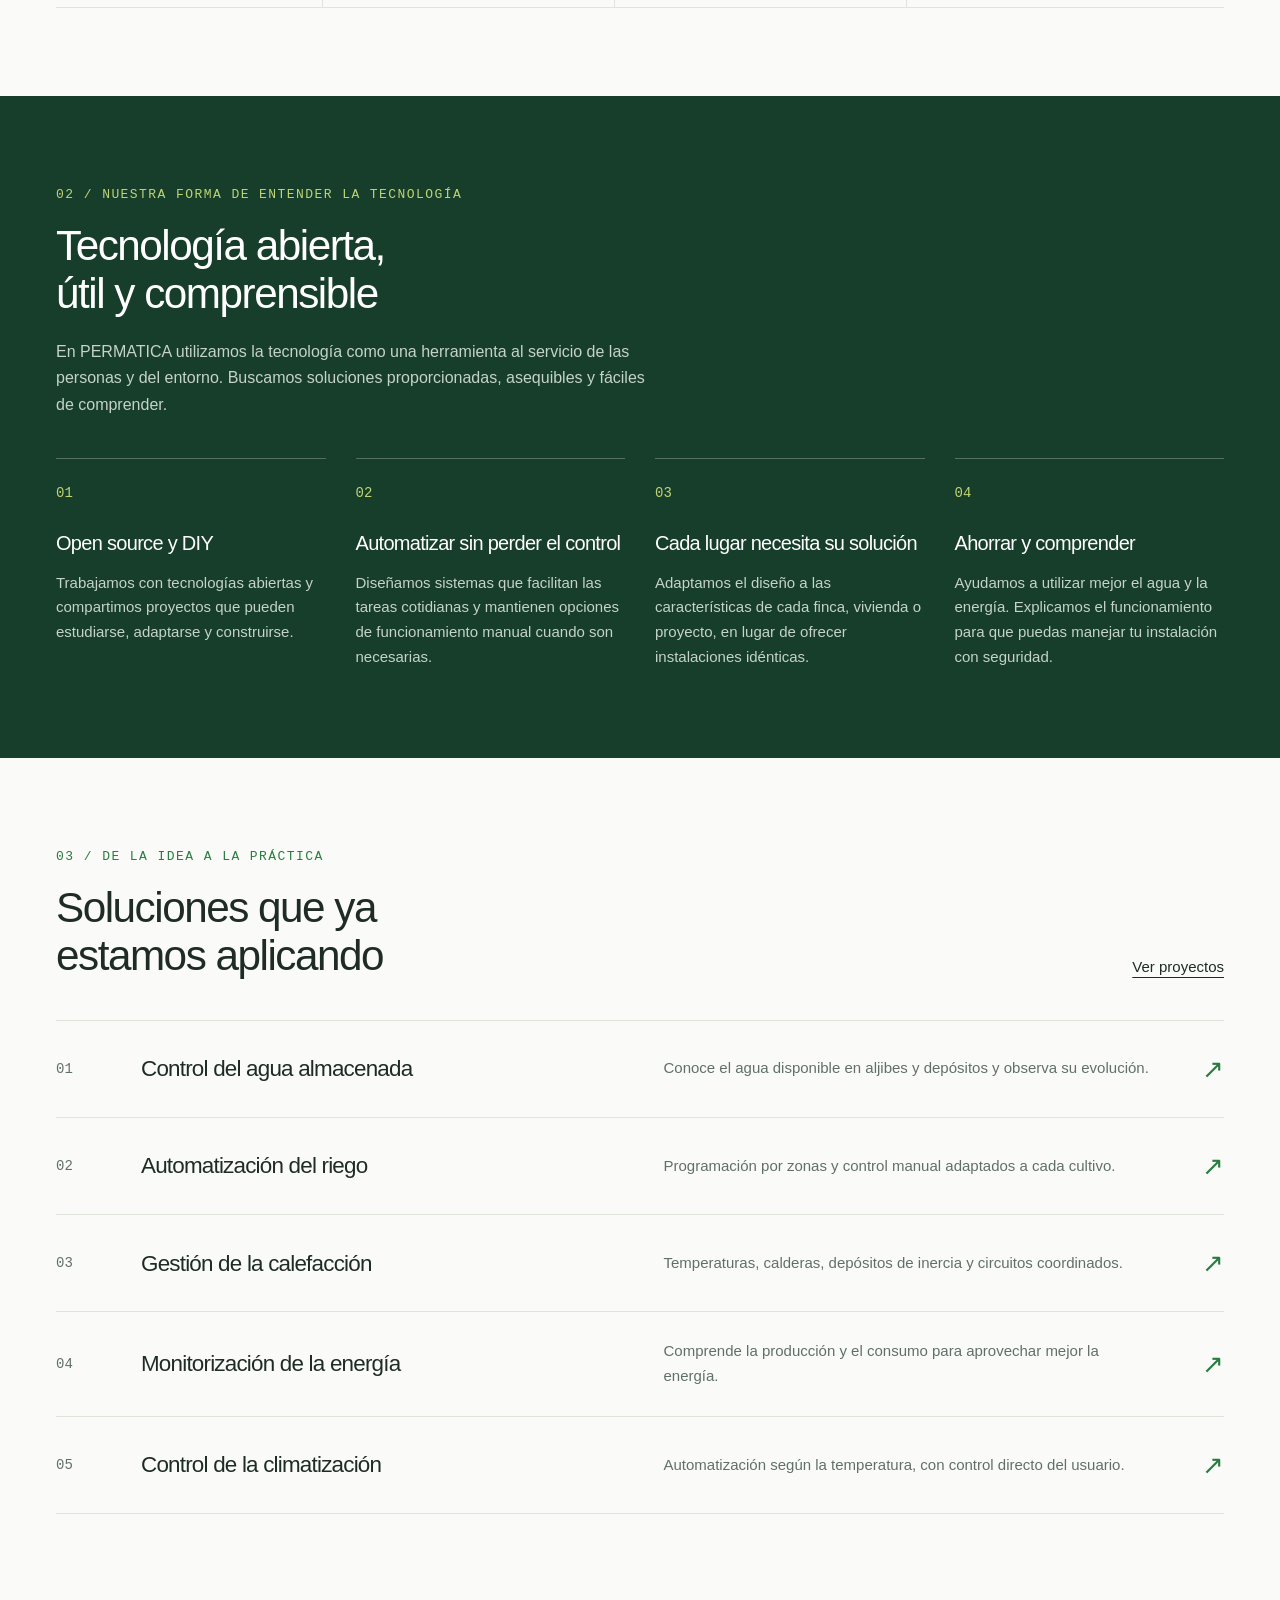
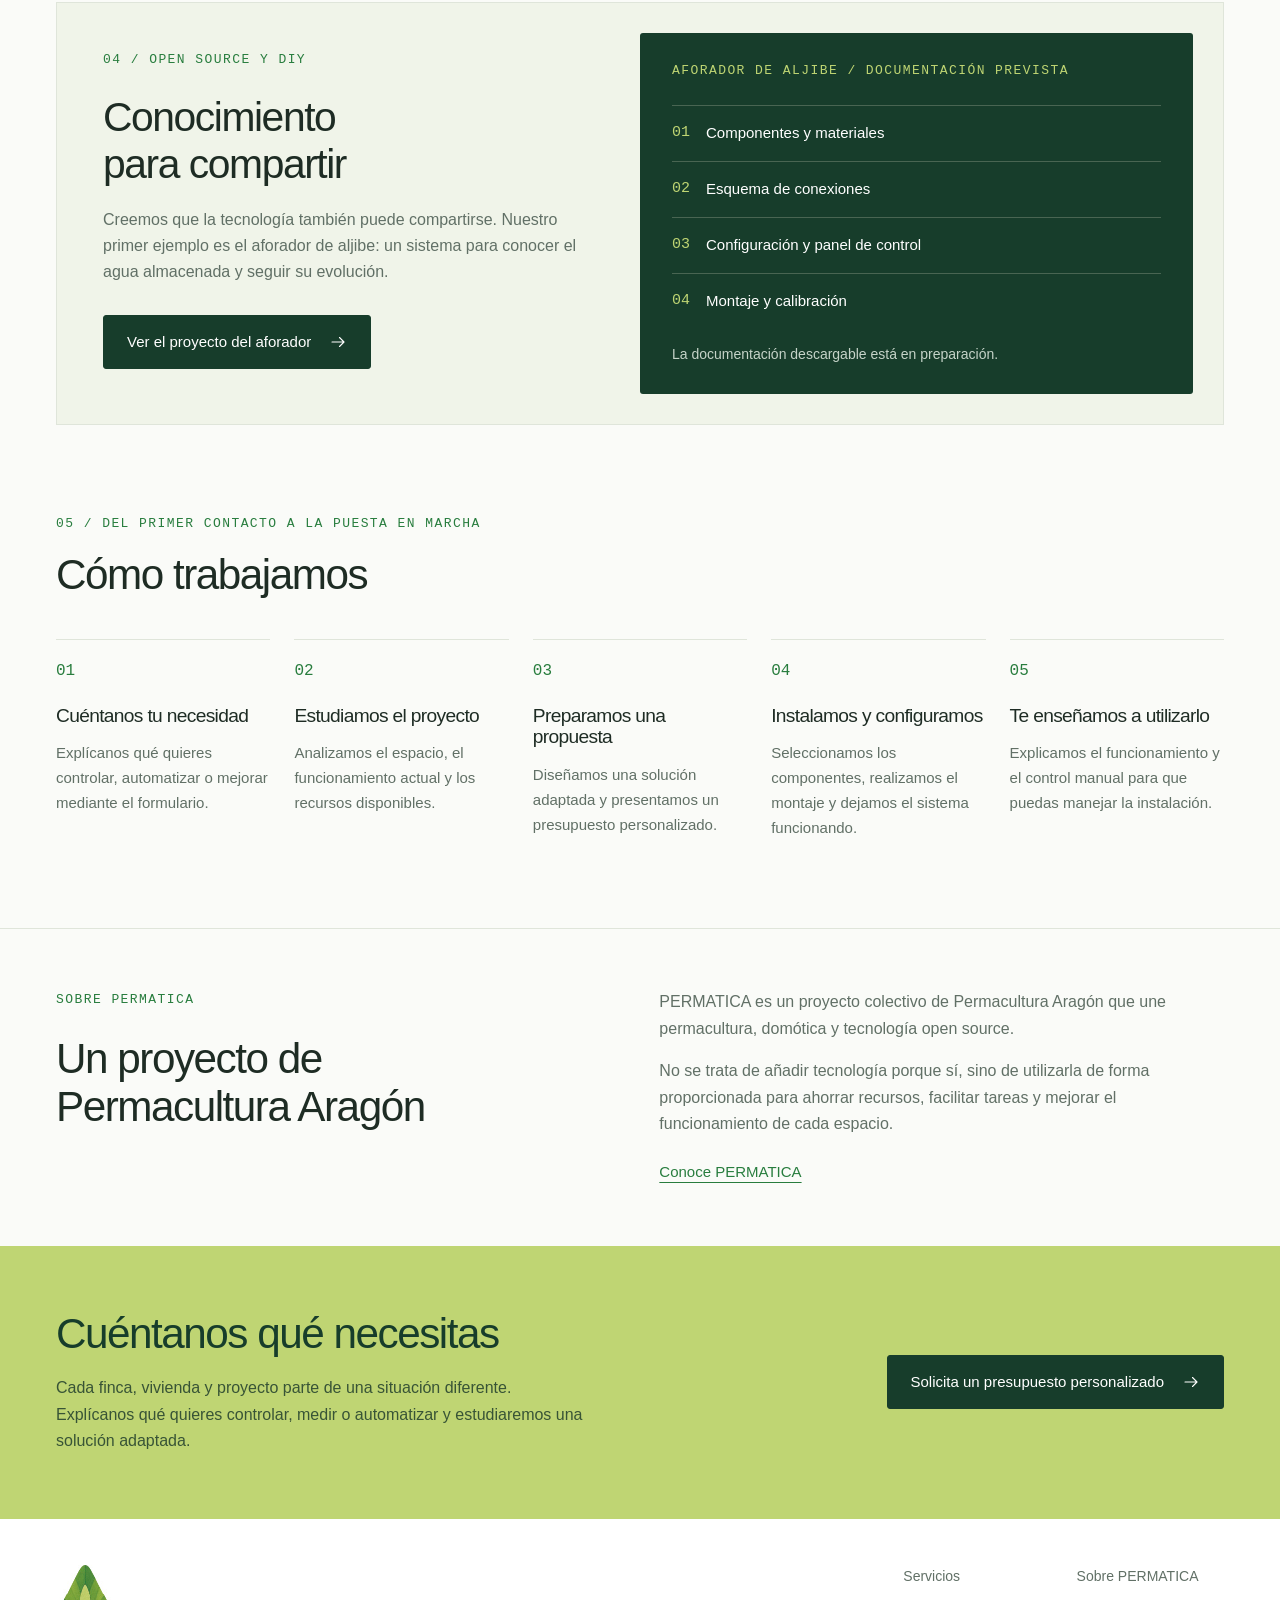
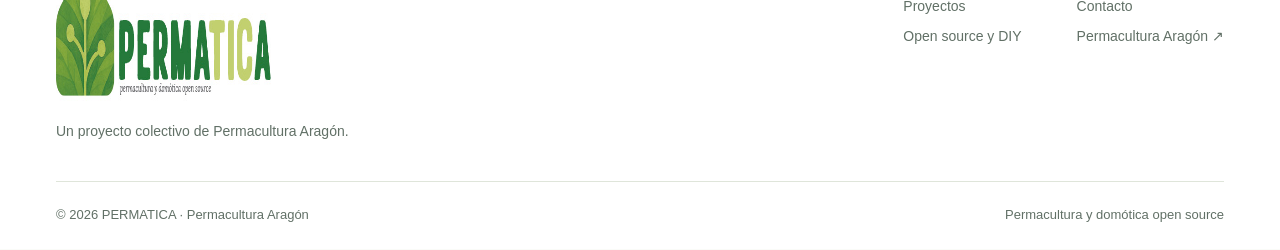
==== commit 48350d9d: "Actualizar texto de climatización en portada" ====
--- a/index.html
+++ b/index.html
@@ -35,7 +35,7 @@
                 Permacultura<br>y domótica<br><span>open source</span>
               </h1>
               <p class="lead">
-                Diseñamos e instalamos soluciones accesibles y adaptadas para gestionar el agua, el riego, la energía y la climatización. Sistemas útiles que automatizan tareas sin renunciar al control manual.
+                Diseñamos e instalamos soluciones accesibles y adaptadas para gestionar el agua, el riego, la energía, la climatización y mucho mas. Sistemas útiles que automatizan tareas sin renunciar al control manual.
               </p>
               <div class="hero-actions">
                 <a class="button " href="contacto.html">Solicita un presupuesto personalizado<svg viewBox="0 0 24 24" fill="none" stroke="currentColor" stroke-width="1.5" stroke-linecap="round" stroke-linejoin="round" aria-hidden="true"><path d="M4 12h16m-6-6 6 6-6 6"/></svg></a><a class="text-link" href="proyectos.html">Explora los proyectos</a>
@@ -386,4 +386,4 @@
       </div>
     </footer>
   </body>
-</html>
+</html>
